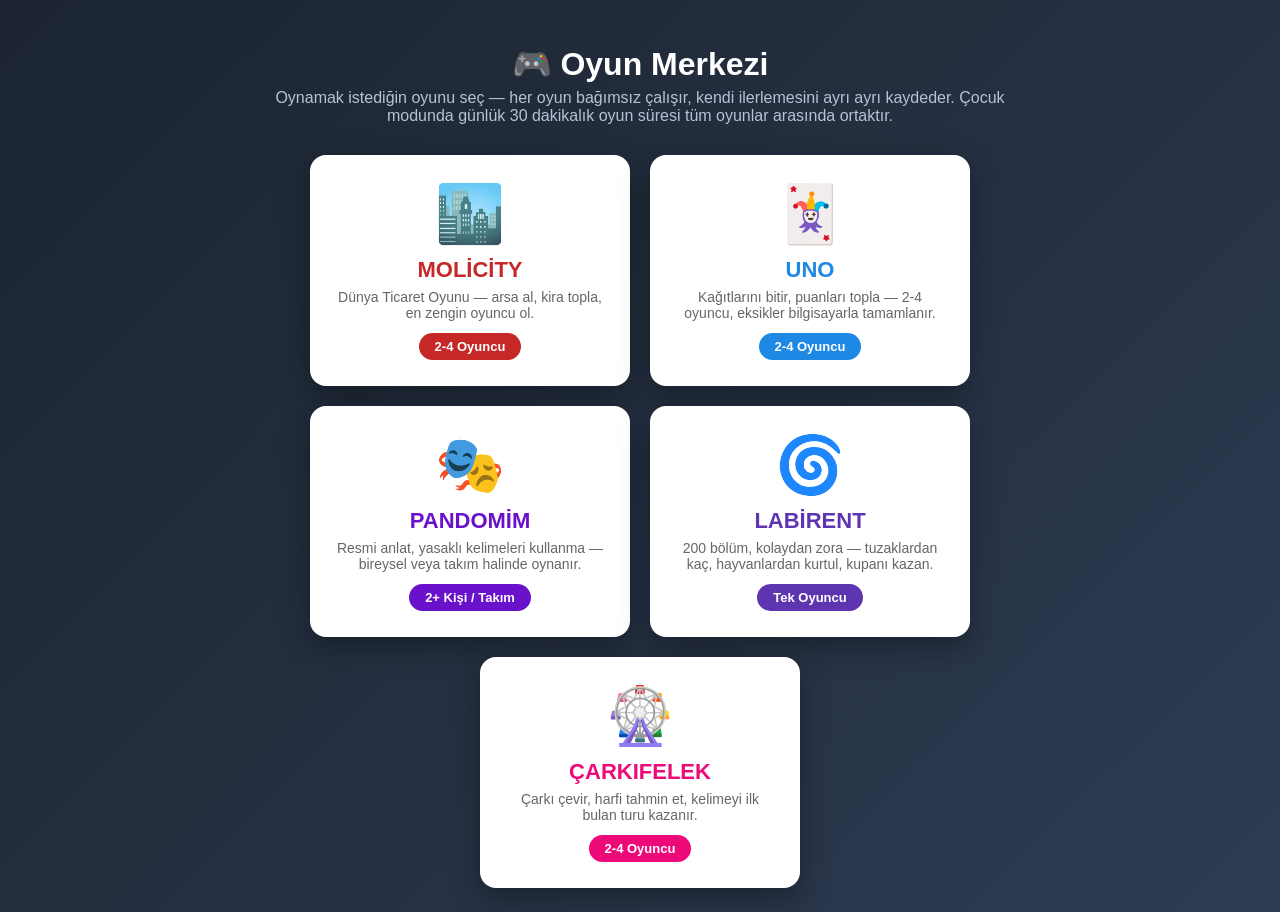
==== index.html @ cabd41b5 "Add files via upload" ====
<!DOCTYPE html>
<html lang="tr">
<head>
<meta charset="UTF-8">
<meta name="viewport" content="width=device-width, initial-scale=1.0">
<title>Oyun Merkezi</title>
<style>
  *{box-sizing:border-box;}
  body{
    margin:0;min-height:100vh;font-family:'Segoe UI',Arial,sans-serif;
    background:linear-gradient(135deg,#1b2430,#2e3b52);
    display:flex;align-items:center;justify-content:center;padding:24px;
  }
  .wrap{max-width:760px;width:100%;text-align:center;}
  h1{color:#fff;font-size:32px;margin-bottom:6px;}
  p.sub{color:#b8c2d4;margin-top:0;margin-bottom:30px;}
  .cards{display:flex;gap:20px;flex-wrap:wrap;justify-content:center;}
  .card{
    background:#fff;border-radius:16px;padding:26px;width:100%;max-width:320px;
    box-shadow:0 10px 30px rgba(0,0,0,.35);text-decoration:none;color:#222;
    display:block;transition:transform .15s;
  }
  .card:hover{transform:translateY(-6px);}
  .card .icon{font-size:56px;margin-bottom:10px;}
  .card h2{margin:6px 0;font-size:22px;}
  .card p{color:#666;font-size:14px;margin:0;}
  .card.molicity h2{color:#c62828;}
  .card.uno h2{color:#1e88e5;}
  .card.pandomim h2{color:#6a11cb;}
  .card.labirent h2{color:#5e35b1;}
  .card.carkifelek h2{color:#ee0979;}
  .badge{
    display:inline-block;margin-top:12px;padding:6px 16px;border-radius:20px;font-size:13px;
    font-weight:bold;color:#fff;
  }
  .card.molicity .badge{background:#c62828;}
  .card.uno .badge{background:#1e88e5;}
  .card.pandomim .badge{background:#6a11cb;}
  .card.labirent .badge{background:#5e35b1;}
  .card.carkifelek .badge{background:#ee0979;}
</style>
</head>
<body>
  <div class="wrap">
    <h1>🎮 Oyun Merkezi</h1>
    <p class="sub">Oynamak istediğin oyunu seç — her oyun bağımsız çalışır, kendi ilerlemesini ayrı ayrı kaydeder. Çocuk modunda günlük 30 dakikalık oyun süresi tüm oyunlar arasında ortaktır.</p>
    <div class="cards">
      <a class="card molicity" href="molicity.html">
        <div class="icon">🏙️</div>
        <h2>MOLİCİTY</h2>
        <p>Dünya Ticaret Oyunu — arsa al, kira topla, en zengin oyuncu ol.</p>
        <span class="badge">2-4 Oyuncu</span>
      </a>
      <a class="card uno" href="uno.html">
        <div class="icon">🃏</div>
        <h2>UNO</h2>
        <p>Kağıtlarını bitir, puanları topla — 2-4 oyuncu, eksikler bilgisayarla tamamlanır.</p>
        <span class="badge">2-4 Oyuncu</span>
      </a>
      <a class="card pandomim" href="pandomim.html">
        <div class="icon">🎭</div>
        <h2>PANDOMİM</h2>
        <p>Resmi anlat, yasaklı kelimeleri kullanma — bireysel veya takım halinde oynanır.</p>
        <span class="badge">2+ Kişi / Takım</span>
      </a>
      <a class="card labirent" href="labirent.html">
        <div class="icon">🌀</div>
        <h2>LABİRENT</h2>
        <p>200 bölüm, kolaydan zora — tuzaklardan kaç, hayvanlardan kurtul, kupanı kazan.</p>
        <span class="badge">Tek Oyuncu</span>
      </a>
      <a class="card carkifelek" href="carkifelek.html">
        <div class="icon">🎡</div>
        <h2>ÇARKIFELEK</h2>
        <p>Çarkı çevir, harfi tahmin et, kelimeyi ilk bulan turu kazanır.</p>
        <span class="badge">2-4 Oyuncu</span>
      </a>
    </div>
  </div>
</body>
</html>
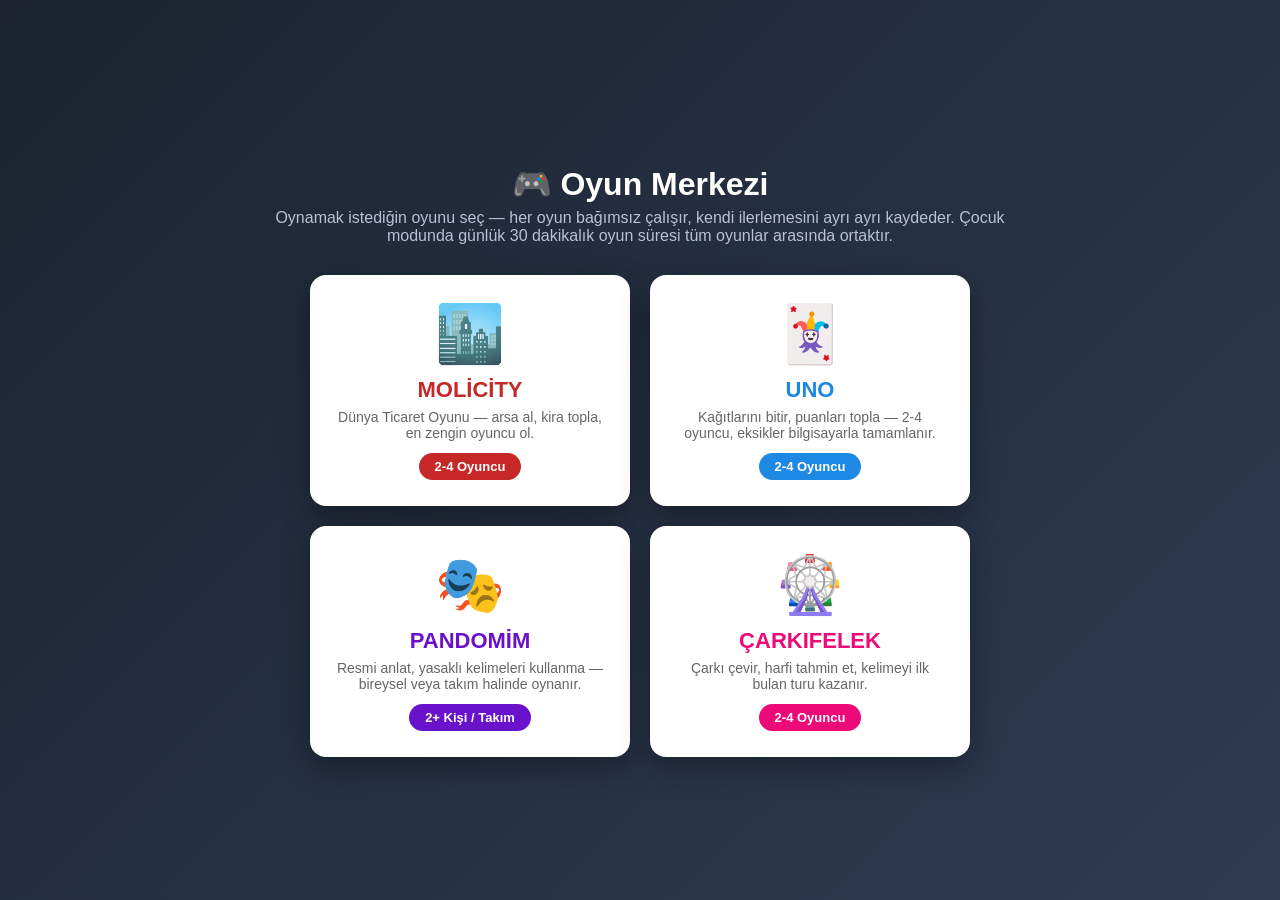
==== commit 5edff052: "Add files via upload" ====
--- a/index.html
+++ b/index.html
@@ -2,7 +2,7 @@
 <html lang="tr">
 <head>
 <meta charset="UTF-8">
-<meta name="viewport" content="width=device-width, initial-scale=1.0">
+<meta name="viewport" content="width=device-width, initial-scale=1.0, maximum-scale=1.0, user-scalable=no">
 <title>Oyun Merkezi</title>
 <style>
   *{box-sizing:border-box;}
@@ -27,7 +27,6 @@
   .card.molicity h2{color:#c62828;}
   .card.uno h2{color:#1e88e5;}
   .card.pandomim h2{color:#6a11cb;}
-  .card.labirent h2{color:#5e35b1;}
   .card.carkifelek h2{color:#ee0979;}
   .badge{
     display:inline-block;margin-top:12px;padding:6px 16px;border-radius:20px;font-size:13px;
@@ -36,7 +35,6 @@
   .card.molicity .badge{background:#c62828;}
   .card.uno .badge{background:#1e88e5;}
   .card.pandomim .badge{background:#6a11cb;}
-  .card.labirent .badge{background:#5e35b1;}
   .card.carkifelek .badge{background:#ee0979;}
 </style>
 </head>
@@ -63,12 +61,6 @@
         <p>Resmi anlat, yasaklı kelimeleri kullanma — bireysel veya takım halinde oynanır.</p>
         <span class="badge">2+ Kişi / Takım</span>
       </a>
-      <a class="card labirent" href="labirent.html">
-        <div class="icon">🌀</div>
-        <h2>LABİRENT</h2>
-        <p>200 bölüm, kolaydan zora — tuzaklardan kaç, hayvanlardan kurtul, kupanı kazan.</p>
-        <span class="badge">Tek Oyuncu</span>
-      </a>
       <a class="card carkifelek" href="carkifelek.html">
         <div class="icon">🎡</div>
         <h2>ÇARKIFELEK</h2>
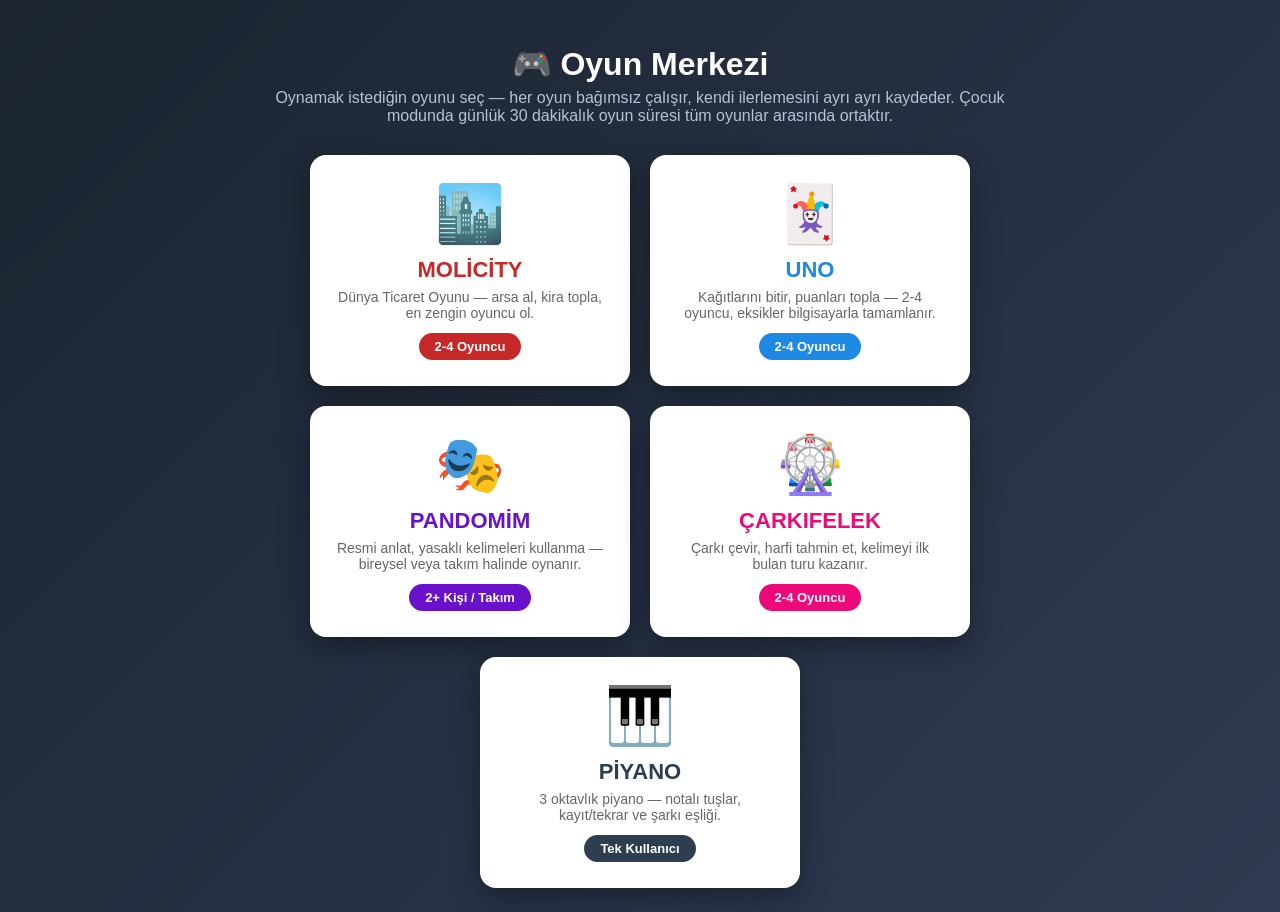
==== commit 138f7f8e: "Add files via upload" ====
--- a/index.html
+++ b/index.html
@@ -28,6 +28,7 @@
   .card.uno h2{color:#1e88e5;}
   .card.pandomim h2{color:#6a11cb;}
   .card.carkifelek h2{color:#ee0979;}
+  .card.piyano h2{color:#2c3e50;}
   .badge{
     display:inline-block;margin-top:12px;padding:6px 16px;border-radius:20px;font-size:13px;
     font-weight:bold;color:#fff;
@@ -36,6 +37,7 @@
   .card.uno .badge{background:#1e88e5;}
   .card.pandomim .badge{background:#6a11cb;}
   .card.carkifelek .badge{background:#ee0979;}
+  .card.piyano .badge{background:#2c3e50;}
 </style>
 </head>
 <body>
@@ -67,6 +69,12 @@
         <p>Çarkı çevir, harfi tahmin et, kelimeyi ilk bulan turu kazanır.</p>
         <span class="badge">2-4 Oyuncu</span>
       </a>
+      <a class="card piyano" href="piyano.html">
+        <div class="icon">🎹</div>
+        <h2>PİYANO</h2>
+        <p>3 oktavlık piyano — notalı tuşlar, kayıt/tekrar ve şarkı eşliği.</p>
+        <span class="badge">Tek Kullanıcı</span>
+      </a>
     </div>
   </div>
 </body>
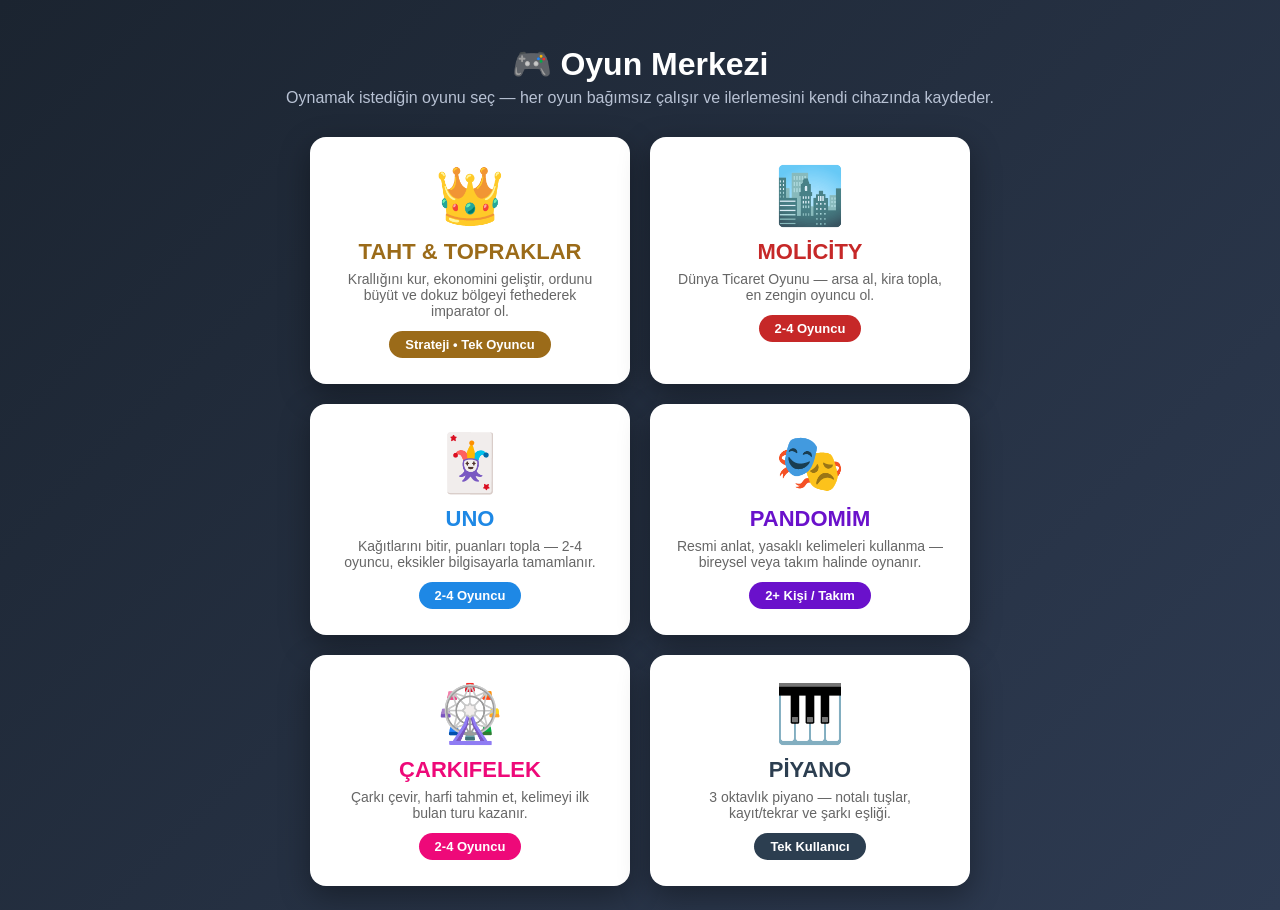
==== commit 0cc42852: "Add Kingdoms and Empire game to game center" ====
--- a/index.html
+++ b/index.html
@@ -6,76 +6,36 @@
 <title>Oyun Merkezi</title>
 <style>
   *{box-sizing:border-box;}
-  body{
-    margin:0;min-height:100vh;font-family:'Segoe UI',Arial,sans-serif;
-    background:linear-gradient(135deg,#1b2430,#2e3b52);
-    display:flex;align-items:center;justify-content:center;padding:24px;
-  }
+  body{margin:0;min-height:100vh;font-family:'Segoe UI',Arial,sans-serif;background:linear-gradient(135deg,#1b2430,#2e3b52);display:flex;align-items:center;justify-content:center;padding:24px;}
   .wrap{max-width:760px;width:100%;text-align:center;}
   h1{color:#fff;font-size:32px;margin-bottom:6px;}
   p.sub{color:#b8c2d4;margin-top:0;margin-bottom:30px;}
   .cards{display:flex;gap:20px;flex-wrap:wrap;justify-content:center;}
-  .card{
-    background:#fff;border-radius:16px;padding:26px;width:100%;max-width:320px;
-    box-shadow:0 10px 30px rgba(0,0,0,.35);text-decoration:none;color:#222;
-    display:block;transition:transform .15s;
-  }
+  .card{background:#fff;border-radius:16px;padding:26px;width:100%;max-width:320px;box-shadow:0 10px 30px rgba(0,0,0,.35);text-decoration:none;color:#222;display:block;transition:transform .15s;}
   .card:hover{transform:translateY(-6px);}
   .card .icon{font-size:56px;margin-bottom:10px;}
   .card h2{margin:6px 0;font-size:22px;}
   .card p{color:#666;font-size:14px;margin:0;}
-  .card.molicity h2{color:#c62828;}
-  .card.uno h2{color:#1e88e5;}
-  .card.pandomim h2{color:#6a11cb;}
-  .card.carkifelek h2{color:#ee0979;}
-  .card.piyano h2{color:#2c3e50;}
-  .badge{
-    display:inline-block;margin-top:12px;padding:6px 16px;border-radius:20px;font-size:13px;
-    font-weight:bold;color:#fff;
-  }
-  .card.molicity .badge{background:#c62828;}
-  .card.uno .badge{background:#1e88e5;}
-  .card.pandomim .badge{background:#6a11cb;}
-  .card.carkifelek .badge{background:#ee0979;}
-  .card.piyano .badge{background:#2c3e50;}
+  .card.molicity h2{color:#c62828}.card.uno h2{color:#1e88e5}.card.pandomim h2{color:#6a11cb}.card.carkifelek h2{color:#ee0979}.card.piyano h2{color:#2c3e50}.card.empire h2{color:#9b6b19}
+  .badge{display:inline-block;margin-top:12px;padding:6px 16px;border-radius:20px;font-size:13px;font-weight:bold;color:#fff;}
+  .card.molicity .badge{background:#c62828}.card.uno .badge{background:#1e88e5}.card.pandomim .badge{background:#6a11cb}.card.carkifelek .badge{background:#ee0979}.card.piyano .badge{background:#2c3e50}.card.empire .badge{background:#9b6b19}
 </style>
 </head>
 <body>
   <div class="wrap">
     <h1>🎮 Oyun Merkezi</h1>
-    <p class="sub">Oynamak istediğin oyunu seç — her oyun bağımsız çalışır, kendi ilerlemesini ayrı ayrı kaydeder. Çocuk modunda günlük 30 dakikalık oyun süresi tüm oyunlar arasında ortaktır.</p>
+    <p class="sub">Oynamak istediğin oyunu seç — her oyun bağımsız çalışır ve ilerlemesini kendi cihazında kaydeder.</p>
     <div class="cards">
-      <a class="card molicity" href="molicity.html">
-        <div class="icon">🏙️</div>
-        <h2>MOLİCİTY</h2>
-        <p>Dünya Ticaret Oyunu — arsa al, kira topla, en zengin oyuncu ol.</p>
-        <span class="badge">2-4 Oyuncu</span>
+      <a class="card empire" href="imparatorluk/">
+        <div class="icon">👑</div><h2>TAHT & TOPRAKLAR</h2>
+        <p>Krallığını kur, ekonomini geliştir, ordunu büyüt ve dokuz bölgeyi fethederek imparator ol.</p><span class="badge">Strateji • Tek Oyuncu</span>
       </a>
-      <a class="card uno" href="uno.html">
-        <div class="icon">🃏</div>
-        <h2>UNO</h2>
-        <p>Kağıtlarını bitir, puanları topla — 2-4 oyuncu, eksikler bilgisayarla tamamlanır.</p>
-        <span class="badge">2-4 Oyuncu</span>
-      </a>
-      <a class="card pandomim" href="pandomim.html">
-        <div class="icon">🎭</div>
-        <h2>PANDOMİM</h2>
-        <p>Resmi anlat, yasaklı kelimeleri kullanma — bireysel veya takım halinde oynanır.</p>
-        <span class="badge">2+ Kişi / Takım</span>
-      </a>
-      <a class="card carkifelek" href="carkifelek.html">
-        <div class="icon">🎡</div>
-        <h2>ÇARKIFELEK</h2>
-        <p>Çarkı çevir, harfi tahmin et, kelimeyi ilk bulan turu kazanır.</p>
-        <span class="badge">2-4 Oyuncu</span>
-      </a>
-      <a class="card piyano" href="piyano.html">
-        <div class="icon">🎹</div>
-        <h2>PİYANO</h2>
-        <p>3 oktavlık piyano — notalı tuşlar, kayıt/tekrar ve şarkı eşliği.</p>
-        <span class="badge">Tek Kullanıcı</span>
-      </a>
+      <a class="card molicity" href="molicity.html"><div class="icon">🏙️</div><h2>MOLİCİTY</h2><p>Dünya Ticaret Oyunu — arsa al, kira topla, en zengin oyuncu ol.</p><span class="badge">2-4 Oyuncu</span></a>
+      <a class="card uno" href="uno.html"><div class="icon">🃏</div><h2>UNO</h2><p>Kağıtlarını bitir, puanları topla — 2-4 oyuncu, eksikler bilgisayarla tamamlanır.</p><span class="badge">2-4 Oyuncu</span></a>
+      <a class="card pandomim" href="pandomim.html"><div class="icon">🎭</div><h2>PANDOMİM</h2><p>Resmi anlat, yasaklı kelimeleri kullanma — bireysel veya takım halinde oynanır.</p><span class="badge">2+ Kişi / Takım</span></a>
+      <a class="card carkifelek" href="carkifelek.html"><div class="icon">🎡</div><h2>ÇARKIFELEK</h2><p>Çarkı çevir, harfi tahmin et, kelimeyi ilk bulan turu kazanır.</p><span class="badge">2-4 Oyuncu</span></a>
+      <a class="card piyano" href="piyano.html"><div class="icon">🎹</div><h2>PİYANO</h2><p>3 oktavlık piyano — notalı tuşlar, kayıt/tekrar ve şarkı eşliği.</p><span class="badge">Tek Kullanıcı</span></a>
     </div>
   </div>
 </body>
-</html>
+</html>
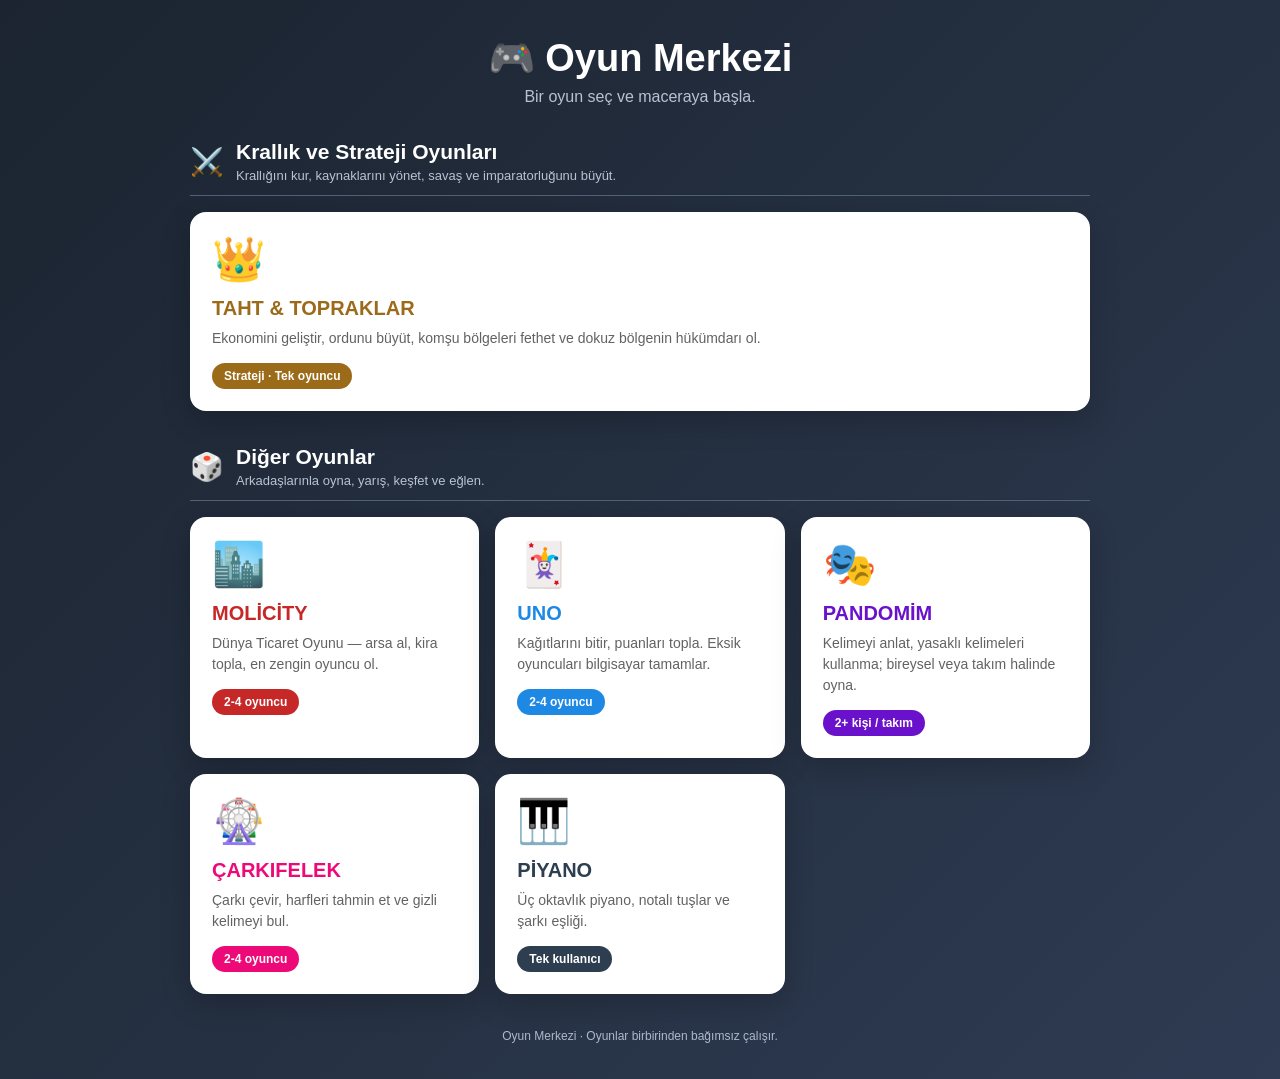
==== commit a62bcf6b: "Organize game center into separate strategy games section" ====
--- a/index.html
+++ b/index.html
@@ -2,40 +2,33 @@
 <html lang="tr">
 <head>
 <meta charset="UTF-8">
-<meta name="viewport" content="width=device-width, initial-scale=1.0, maximum-scale=1.0, user-scalable=no">
+<meta name="viewport" content="width=device-width, initial-scale=1.0">
+<meta name="theme-color" content="#1b2430">
 <title>Oyun Merkezi</title>
 <style>
-  *{box-sizing:border-box;}
-  body{margin:0;min-height:100vh;font-family:'Segoe UI',Arial,sans-serif;background:linear-gradient(135deg,#1b2430,#2e3b52);display:flex;align-items:center;justify-content:center;padding:24px;}
-  .wrap{max-width:760px;width:100%;text-align:center;}
-  h1{color:#fff;font-size:32px;margin-bottom:6px;}
-  p.sub{color:#b8c2d4;margin-top:0;margin-bottom:30px;}
-  .cards{display:flex;gap:20px;flex-wrap:wrap;justify-content:center;}
-  .card{background:#fff;border-radius:16px;padding:26px;width:100%;max-width:320px;box-shadow:0 10px 30px rgba(0,0,0,.35);text-decoration:none;color:#222;display:block;transition:transform .15s;}
-  .card:hover{transform:translateY(-6px);}
-  .card .icon{font-size:56px;margin-bottom:10px;}
-  .card h2{margin:6px 0;font-size:22px;}
-  .card p{color:#666;font-size:14px;margin:0;}
-  .card.molicity h2{color:#c62828}.card.uno h2{color:#1e88e5}.card.pandomim h2{color:#6a11cb}.card.carkifelek h2{color:#ee0979}.card.piyano h2{color:#2c3e50}.card.empire h2{color:#9b6b19}
-  .badge{display:inline-block;margin-top:12px;padding:6px 16px;border-radius:20px;font-size:13px;font-weight:bold;color:#fff;}
-  .card.molicity .badge{background:#c62828}.card.uno .badge{background:#1e88e5}.card.pandomim .badge{background:#6a11cb}.card.carkifelek .badge{background:#ee0979}.card.piyano .badge{background:#2c3e50}.card.empire .badge{background:#9b6b19}
+*{box-sizing:border-box}body{margin:0;min-height:100vh;font-family:'Segoe UI',Arial,sans-serif;background:linear-gradient(135deg,#1b2430,#2e3b52);padding:24px;color:#fff}.wrap{max-width:900px;width:100%;margin:auto}header{text-align:center;margin:12px 0 34px}h1{font-size:clamp(28px,5vw,38px);margin:0 0 8px}p.sub{color:#b8c2d4;margin:0}.section{margin:26px 0 34px}.section-head{display:flex;align-items:center;gap:12px;border-bottom:1px solid #536176;padding-bottom:12px;margin-bottom:16px}.section-head h2{font-size:21px;margin:0}.section-head p{font-size:13px;color:#b8c2d4;margin:4px 0 0}.cards{display:grid;grid-template-columns:repeat(auto-fit,minmax(220px,1fr));gap:16px}.card{background:#fff;border-radius:16px;padding:22px;min-height:190px;box-shadow:0 10px 30px #0003;text-decoration:none;color:#222;display:flex;flex-direction:column;align-items:flex-start;transition:transform .15s,box-shadow .15s}.card:hover{transform:translateY(-4px);box-shadow:0 15px 32px #0005}.card .icon{font-size:43px;margin-bottom:8px}.card h3{margin:4px 0 8px;font-size:20px}.card p{color:#626262;font-size:14px;line-height:1.5;margin:0}.badge{display:inline-block;margin-top:auto;padding:6px 12px;border-radius:20px;font-size:12px;font-weight:bold;color:#fff;margin-top:14px}.empire h3{color:#9b6b19}.empire .badge{background:#9b6b19}.molicity h3{color:#c62828}.molicity .badge{background:#c62828}.uno h3{color:#1e88e5}.uno .badge{background:#1e88e5}.pandomim h3{color:#6a11cb}.pandomim .badge{background:#6a11cb}.carkifelek h3{color:#ee0979}.carkifelek .badge{background:#ee0979}.piyano h3{color:#2c3e50}.piyano .badge{background:#2c3e50}.section-icon{font-size:27px}footer{text-align:center;color:#aeb9c9;font-size:12px;margin:35px 0 12px}@media(max-width:480px){body{padding:16px}.card{min-height:170px;padding:18px}}
 </style>
 </head>
 <body>
-  <div class="wrap">
-    <h1>🎮 Oyun Merkezi</h1>
-    <p class="sub">Oynamak istediğin oyunu seç — her oyun bağımsız çalışır ve ilerlemesini kendi cihazında kaydeder.</p>
-    <div class="cards">
-      <a class="card empire" href="imparatorluk/">
-        <div class="icon">👑</div><h2>TAHT & TOPRAKLAR</h2>
-        <p>Krallığını kur, ekonomini geliştir, ordunu büyüt ve dokuz bölgeyi fethederek imparator ol.</p><span class="badge">Strateji • Tek Oyuncu</span>
-      </a>
-      <a class="card molicity" href="molicity.html"><div class="icon">🏙️</div><h2>MOLİCİTY</h2><p>Dünya Ticaret Oyunu — arsa al, kira topla, en zengin oyuncu ol.</p><span class="badge">2-4 Oyuncu</span></a>
-      <a class="card uno" href="uno.html"><div class="icon">🃏</div><h2>UNO</h2><p>Kağıtlarını bitir, puanları topla — 2-4 oyuncu, eksikler bilgisayarla tamamlanır.</p><span class="badge">2-4 Oyuncu</span></a>
-      <a class="card pandomim" href="pandomim.html"><div class="icon">🎭</div><h2>PANDOMİM</h2><p>Resmi anlat, yasaklı kelimeleri kullanma — bireysel veya takım halinde oynanır.</p><span class="badge">2+ Kişi / Takım</span></a>
-      <a class="card carkifelek" href="carkifelek.html"><div class="icon">🎡</div><h2>ÇARKIFELEK</h2><p>Çarkı çevir, harfi tahmin et, kelimeyi ilk bulan turu kazanır.</p><span class="badge">2-4 Oyuncu</span></a>
-      <a class="card piyano" href="piyano.html"><div class="icon">🎹</div><h2>PİYANO</h2><p>3 oktavlık piyano — notalı tuşlar, kayıt/tekrar ve şarkı eşliği.</p><span class="badge">Tek Kullanıcı</span></a>
-    </div>
-  </div>
+<div class="wrap">
+<header><h1>🎮 Oyun Merkezi</h1><p class="sub">Bir oyun seç ve maceraya başla.</p></header>
+<section class="section" aria-labelledby="strategy-heading">
+<div class="section-head"><span class="section-icon">⚔️</span><div><h2 id="strategy-heading">Krallık ve Strateji Oyunları</h2><p>Krallığını kur, kaynaklarını yönet, savaş ve imparatorluğunu büyüt.</p></div></div>
+<div class="cards">
+<a class="card empire" href="imparatorluk/"><div class="icon">👑</div><h3>TAHT & TOPRAKLAR</h3><p>Ekonomini geliştir, ordunu büyüt, komşu bölgeleri fethet ve dokuz bölgenin hükümdarı ol.</p><span class="badge">Strateji · Tek oyuncu</span></a>
+</div>
+</section>
+<section class="section" aria-labelledby="other-heading">
+<div class="section-head"><span class="section-icon">🎲</span><div><h2 id="other-heading">Diğer Oyunlar</h2><p>Arkadaşlarınla oyna, yarış, keşfet ve eğlen.</p></div></div>
+<div class="cards">
+<a class="card molicity" href="molicity.html"><div class="icon">🏙️</div><h3>MOLİCİTY</h3><p>Dünya Ticaret Oyunu — arsa al, kira topla, en zengin oyuncu ol.</p><span class="badge">2-4 oyuncu</span></a>
+<a class="card uno" href="uno.html"><div class="icon">🃏</div><h3>UNO</h3><p>Kağıtlarını bitir, puanları topla. Eksik oyuncuları bilgisayar tamamlar.</p><span class="badge">2-4 oyuncu</span></a>
+<a class="card pandomim" href="pandomim.html"><div class="icon">🎭</div><h3>PANDOMİM</h3><p>Kelimeyi anlat, yasaklı kelimeleri kullanma; bireysel veya takım halinde oyna.</p><span class="badge">2+ kişi / takım</span></a>
+<a class="card carkifelek" href="carkifelek.html"><div class="icon">🎡</div><h3>ÇARKIFELEK</h3><p>Çarkı çevir, harfleri tahmin et ve gizli kelimeyi bul.</p><span class="badge">2-4 oyuncu</span></a>
+<a class="card piyano" href="piyano.html"><div class="icon">🎹</div><h3>PİYANO</h3><p>Üç oktavlık piyano, notalı tuşlar ve şarkı eşliği.</p><span class="badge">Tek kullanıcı</span></a>
+</div>
+</section>
+<footer>Oyun Merkezi · Oyunlar birbirinden bağımsız çalışır.</footer>
+</div>
 </body>
 </html>
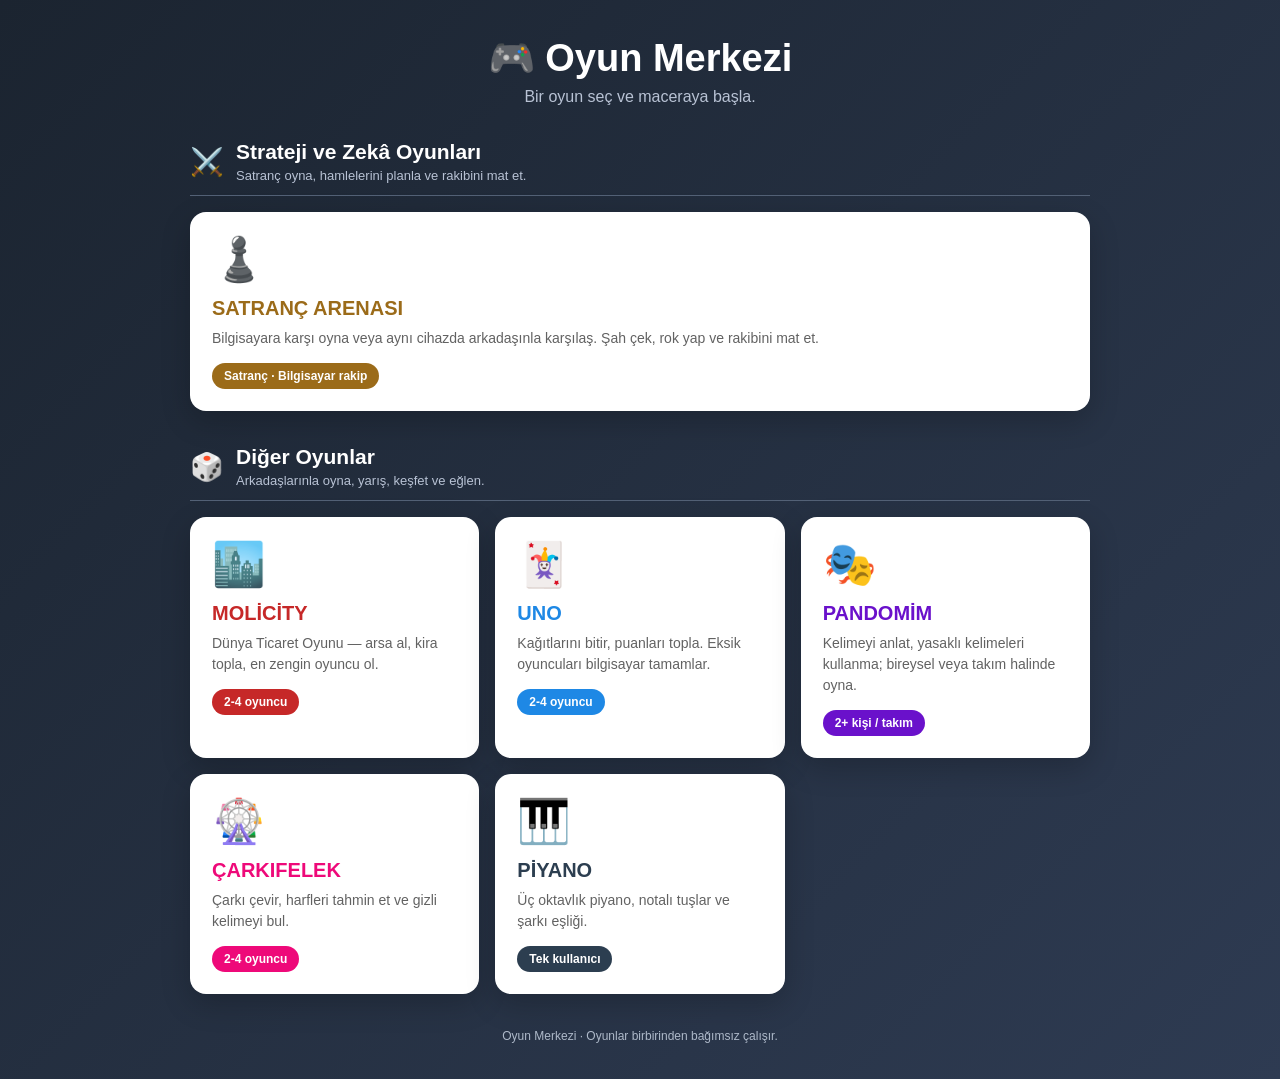
==== commit 03fb9c3c: "Oyun merkezinde krallık oyununu satrançla değiştir" ====
--- a/index.html
+++ b/index.html
@@ -13,9 +13,9 @@
 <div class="wrap">
 <header><h1>🎮 Oyun Merkezi</h1><p class="sub">Bir oyun seç ve maceraya başla.</p></header>
 <section class="section" aria-labelledby="strategy-heading">
-<div class="section-head"><span class="section-icon">⚔️</span><div><h2 id="strategy-heading">Krallık ve Strateji Oyunları</h2><p>Krallığını kur, kaynaklarını yönet, savaş ve imparatorluğunu büyüt.</p></div></div>
+<div class="section-head"><span class="section-icon">⚔️</span><div><h2 id="strategy-heading">Strateji ve Zekâ Oyunları</h2><p>Satranç oyna, hamlelerini planla ve rakibini mat et.</p></div></div>
 <div class="cards">
-<a class="card empire" href="imparatorluk/"><div class="icon">👑</div><h3>TAHT & TOPRAKLAR</h3><p>Ekonomini geliştir, ordunu büyüt, komşu bölgeleri fethet ve dokuz bölgenin hükümdarı ol.</p><span class="badge">Strateji · Tek oyuncu</span></a>
+<a class="card empire" href="satranc/"><div class="icon">♟️</div><h3>SATRANÇ ARENASI</h3><p>Bilgisayara karşı oyna veya aynı cihazda arkadaşınla karşılaş. Şah çek, rok yap ve rakibini mat et.</p><span class="badge">Satranç · Bilgisayar rakip</span></a>
 </div>
 </section>
 <section class="section" aria-labelledby="other-heading">
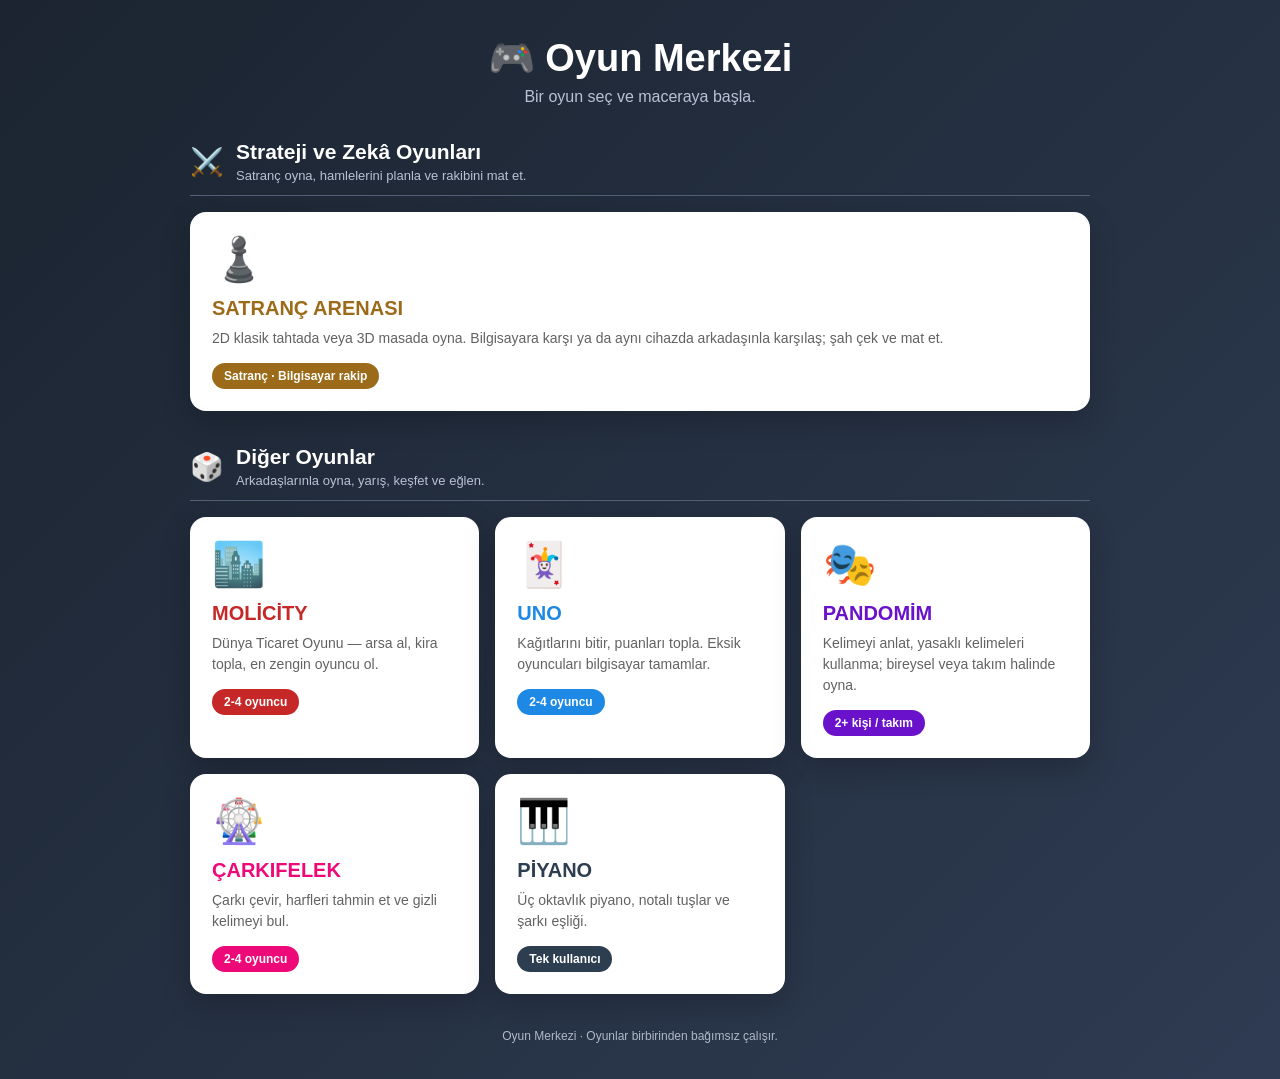
==== commit 5c8aa84c: "Satranç kartında 2D ve 3D oyun modlarını belirt" ====
--- a/index.html
+++ b/index.html
@@ -15,7 +15,7 @@
 <section class="section" aria-labelledby="strategy-heading">
 <div class="section-head"><span class="section-icon">⚔️</span><div><h2 id="strategy-heading">Strateji ve Zekâ Oyunları</h2><p>Satranç oyna, hamlelerini planla ve rakibini mat et.</p></div></div>
 <div class="cards">
-<a class="card empire" href="satranc/"><div class="icon">♟️</div><h3>SATRANÇ ARENASI</h3><p>Bilgisayara karşı oyna veya aynı cihazda arkadaşınla karşılaş. Şah çek, rok yap ve rakibini mat et.</p><span class="badge">Satranç · Bilgisayar rakip</span></a>
+<a class="card empire" href="satranc/"><div class="icon">♟️</div><h3>SATRANÇ ARENASI</h3><p>2D klasik tahtada veya 3D masada oyna. Bilgisayara karşı ya da aynı cihazda arkadaşınla karşılaş; şah çek ve mat et.</p><span class="badge">Satranç · Bilgisayar rakip</span></a>
 </div>
 </section>
 <section class="section" aria-labelledby="other-heading">
